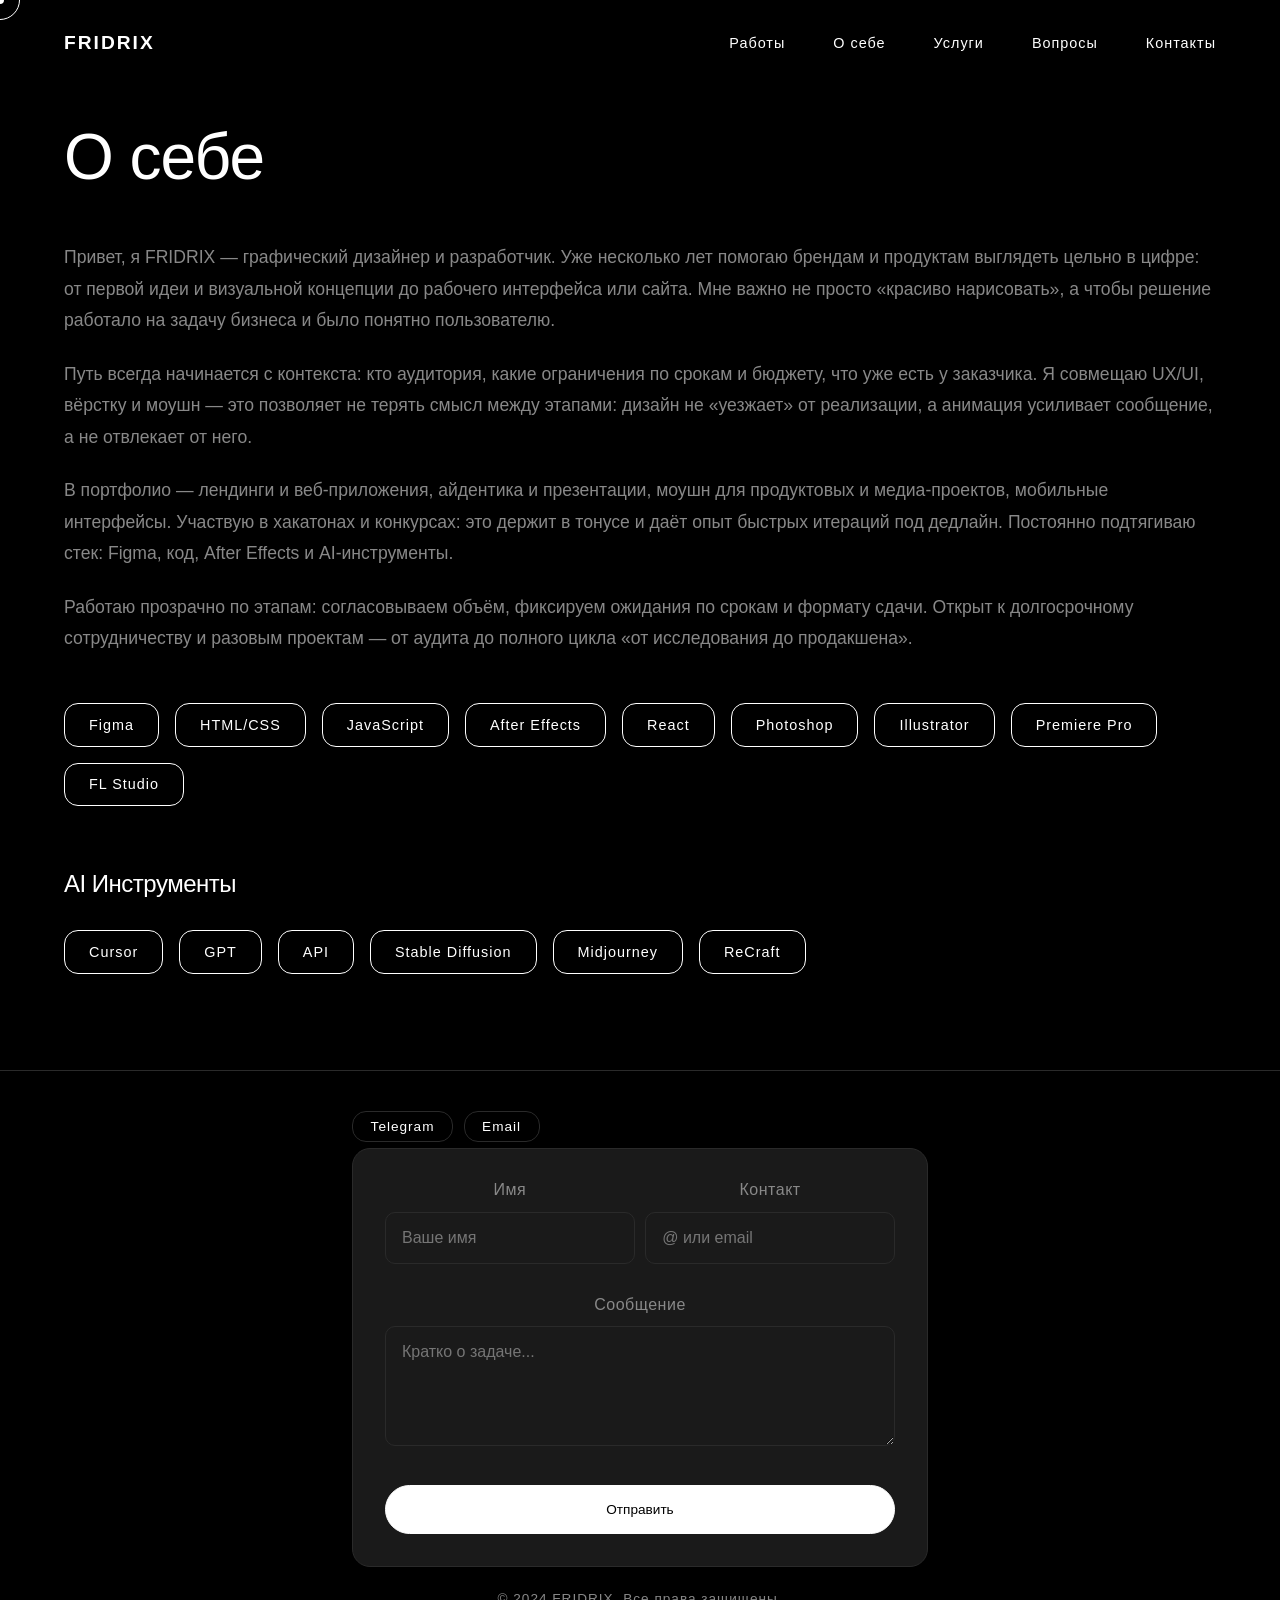
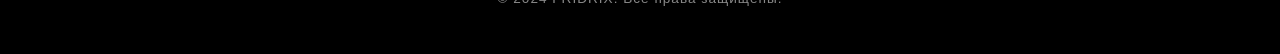
==== about.html @ d4a916c1 "FRIDRIX portfolio — чистое дерево файлов Made-with: Cursor" ====
<!DOCTYPE html>
<html lang="ru">

<head>
    <meta charset="UTF-8">
    <meta name="viewport" content="width=device-width, initial-scale=1.0">
    <title>Обо мне — FRIDRIX</title>
    <link rel="stylesheet" href="styles.css">
</head>

<body>
    <!-- Custom Cursor -->
    <div class="cursor"></div>
    <div class="cursor-follower"></div>

    <!-- Navigation -->
    <nav class="nav">
        <div class="nav-container">
            <a href="index.html" class="logo">FRIDRIX</a>
            <div class="nav-links">
                <a href="portfolio.html" class="nav-link">Работы</a>
                <a href="about.html" class="nav-link active">О себе</a>
                <a href="services.html" class="nav-link">Услуги</a>
                <a href="faq.html" class="nav-link" title="Часто задаваемые вопросы">Вопросы</a>
                <a href="contact.html" class="nav-link">Контакты</a>
            </div>
        </div>
    </nav>

    <!-- Mobile Bottom Navigation -->
    <nav class="mobile-nav">
        <a href="portfolio.html" class="mobile-nav-item">
            <img src="img/Portfolio.png" alt="Работы" class="mobile-nav-icon">
            <span class="mobile-nav-label">Работы</span>
        </a>
        <a href="about.html" class="mobile-nav-item active">
            <img src="img/Aboutme.png" alt="О себе" class="mobile-nav-icon">
            <span class="mobile-nav-label">О себе</span>
        </a>
        <a href="services.html" class="mobile-nav-item">
            <img src="img/Price.png" alt="Услуги" class="mobile-nav-icon">
            <span class="mobile-nav-label">Услуги</span>
        </a>
        <a href="faq.html" class="mobile-nav-item">
            <span class="mobile-nav-icon mobile-nav-icon-fallback" aria-hidden="true">?</span>
            <span class="mobile-nav-label">Вопросы</span>
        </a>
        <a href="contact.html" class="mobile-nav-item">
            <img src="img/Contact.png" alt="Контакты" class="mobile-nav-icon">
            <span class="mobile-nav-label">Контакты</span>
        </a>
    </nav>

    <!-- About Section -->
    <section class="about" id="about" style="padding-top: 120px; min-height: 80vh;">
        <div class="about-container">
            <div class="about-content">
                    <h2 class="section-title">О себе</h2>
                    <div class="about-body">
                        <p class="about-text">
                            Привет, я FRIDRIX — графический дизайнер и разработчик. Уже несколько лет помогаю брендам и
                            продуктам выглядеть цельно в цифре: от первой идеи и визуальной концепции до рабочего
                            интерфейса или сайта. Мне важно не просто «красиво нарисовать», а чтобы решение работало на
                            задачу бизнеса и было понятно пользователю.
                        </p>
                        <p class="about-text">
                            Путь всегда начинается с контекста: кто аудитория, какие ограничения по срокам и бюджету, что
                            уже есть у заказчика. Я совмещаю UX/UI, вёрстку и моушн — это позволяет не терять смысл между
                            этапами: дизайн не «уезжает» от реализации, а анимация усиливает сообщение, а не отвлекает от
                            него.
                        </p>
                        <p class="about-text">
                            В портфолио — лендинги и веб‑приложения, айдентика и презентации, моушн для продуктовых и
                            медиа‑проектов, мобильные интерфейсы. Участвую в хакатонах и конкурсах: это держит в тонусе и
                            даёт опыт быстрых итераций под дедлайн. Постоянно подтягиваю стек: Figma, код, After Effects
                            и AI‑инструменты.
                        </p>
                        <p class="about-text">
                            Работаю прозрачно по этапам: согласовываем объём, фиксируем ожидания по срокам и формату сдачи.
                            Открыт к долгосрочному сотрудничеству и разовым проектам — от аудита до полного цикла «от
                            исследования до продакшена».
                        </p>
                    </div>
                    <div class="skills">
                        <div class="skill-item">Figma</div>
                        <div class="skill-item">HTML/CSS</div>
                        <div class="skill-item">JavaScript</div>
                        <div class="skill-item">After Effects</div>
                        <div class="skill-item">React</div>
                        <div class="skill-item">Photoshop</div>
                        <div class="skill-item">Illustrator</div>
                        <div class="skill-item">Premiere Pro</div>
                        <div class="skill-item">FL Studio</div>
                    </div>

                    <h3 class="ai-section-title">AI Инструменты</h3>
                    <div class="skills ai-skills">
                        <div class="skill-item">Cursor</div>
                        <div class="skill-item">GPT</div>
                        <div class="skill-item">API</div>
                        <div class="skill-item">Stable Diffusion</div>
                        <div class="skill-item">Midjourney</div>
                        <div class="skill-item">ReCraft</div>
                    </div>
            </div>
        </div>
    </section>

    <!-- Footer -->
    <footer class="footer" id="contacts">
        <div class="footer-container">
            <div class="footer-form-block">
                <div class="footer-quick-links">
                    <a href="https://t.me/fridrix_order" class="footer-contact-link" target="_blank"
                        rel="noopener noreferrer">Telegram</a>
                    <a href="mailto:hello@fridrix.design" class="footer-contact-link">Email</a>
                </div>
                <form id="contactForm" class="contact-form contact-form--footer">
                    <div class="footer-form-row">
                        <div class="form-group form-group--footer">
                            <label for="name">Имя</label>
                            <input type="text" id="name" name="name" class="form-input form-input--footer" required
                                placeholder="Ваше имя">
                        </div>
                        <div class="form-group form-group--footer">
                            <label for="contact">Контакт</label>
                            <input type="text" id="contact" name="contact" class="form-input form-input--footer" required
                                placeholder="@ или email">
                        </div>
                    </div>
                    <div class="form-group form-group--footer">
                        <label for="message">Сообщение</label>
                        <textarea id="message" name="message" class="form-input form-input--footer" rows="3" required
                            placeholder="Кратко о задаче..."></textarea>
                    </div>
                    <button type="submit" class="btn-primary btn-footer-submit">Отправить</button>
                </form>
            </div>
            <p class="footer-copy">&copy; 2024 FRIDRIX. Все права защищены.</p>
        </div>
    </footer>

    <script src="script.js"></script>
</body>

</html>
---- styles.css ----
/* Reset & Base Styles */
* {
    margin: 0;
    padding: 0;
    box-sizing: border-box;
}

:root {
    --black: #000000;
    --white: #ffffff;
    --gray: #1a1a1a;
    --light-gray: #2a2a2a;
    --text-gray: #888888;
    --radius-sm: 10px;
    --radius-md: 14px;
    --radius-lg: 18px;
}

html {
    scroll-behavior: smooth;
    cursor: none;
}

body {
    font-family: -apple-system, BlinkMacSystemFont, 'Segoe UI', 'Roboto', 'Oxygen', 'Ubuntu', 'Cantarell', sans-serif;
    background-color: var(--black);
    color: var(--white);
    overflow-x: hidden;
    cursor: none;
}

/* Remove default underline from project links on desktop cards */
.project-card-link {
    text-decoration: none;
    color: inherit;
    display: block;
}

.project-card-link:hover,
.project-card-link:focus,
.project-card-link:active {
    text-decoration: none;
    color: inherit;
}

.project-card-link * {
    text-decoration: none;
}

/* Custom Cursor */
.cursor {
    width: 8px;
    height: 8px;
    background-color: var(--white);
    border-radius: 50%;
    position: fixed;
    top: 0;
    left: 0;
    pointer-events: none;
    z-index: 9999;
    transform: translate(-50%, -50%);
    transition: transform 0.1s ease;
    mix-blend-mode: difference;
}

.cursor-follower {
    width: 40px;
    height: 40px;
    border: 1px solid var(--white);
    border-radius: 50%;
    position: fixed;
    top: 0;
    left: 0;
    pointer-events: none;
    z-index: 9998;
    transform: translate(-50%, -50%);
    transition: all 0.3s ease;
    mix-blend-mode: difference;
}

body:hover .cursor-follower {
    transform: translate(-50%, -50%) scale(1.2);
}

/* Navigation */
.nav {
    position: fixed;
    top: 0;
    width: 100%;
    padding: 2rem 4rem;
    z-index: 1000;
    background-color: rgba(0, 0, 0, 0.8);
    backdrop-filter: blur(10px);
    animation: fadeInDown 0.8s ease;
}

.nav-container {
    max-width: 1600px;
    margin: 0 auto;
    display: flex;
    justify-content: space-between;
    align-items: center;
}

.logo {
    font-size: 1.2rem;
    font-weight: 600;
    letter-spacing: 2px;
    color: var(--white);
    text-decoration: none;
    transition: opacity 0.3s ease;
}

.logo:hover {
    opacity: 0.7;
}

.nav-links {
    display: flex;
    gap: 3rem;
}

.nav-link {
    color: var(--white);
    text-decoration: none;
    font-size: 0.9rem;
    letter-spacing: 1px;
    position: relative;
    transition: opacity 0.3s ease;
}

.nav-link::after {
    content: '';
    position: absolute;
    bottom: -5px;
    left: 0;
    width: 0;
    height: 1px;
    background-color: var(--white);
    transition: width 0.3s ease;
}

.nav-link:hover::after {
    width: 100%;
}

.nav-link:hover {
    opacity: 0.8;
}

/* Hero Section */
.hero {
    min-height: 100vh;
    display: flex;
    flex-direction: column;
    justify-content: center;
    align-items: flex-start;
    padding: 8rem 4rem 4rem;
    position: relative;
    overflow: hidden;
}

.hero-content {
    text-align: left;
    max-width: 1600px;
    margin: 0;
    width: 100%;
}

.hero-main {
    display: flex;
    align-items: center;
    gap: 4rem;
    width: 100%;
}

.hero-text {
    flex: 1;
}

.hero-mascot {
    flex-shrink: 0;
    opacity: 0;
    animation: fadeIn 1s ease 0.8s forwards;
    position: relative;
    display: flex;
    align-items: center;
    gap: 2rem;
}

.mascot-text {
    font-size: 2rem;
    font-weight: 300;
    letter-spacing: 4px;
    color: var(--white);
    opacity: 0;
    transform: translateX(-20px);
    transition: all 0.5s ease;
    white-space: nowrap;
}

.hero-mascot:hover .mascot-text {
    opacity: 1;
    transform: translateX(0);
}

.mascot-image {
    width: 500px;
    height: auto;
    display: block;
    transition: transform 0.3s ease;
}

.hero-mascot:hover .mascot-image {
    transform: scale(1.05);
}

.hero-title {
    font-size: clamp(3rem, 8vw, 8rem);
    font-weight: 300;
    line-height: 1.1;
    margin-bottom: 2rem;
    letter-spacing: -2px;
}

.hero-title .line {
    display: block;
    opacity: 0;
    animation: fadeInUp 0.8s ease forwards;
}

.hero-title .line:nth-child(1) {
    animation-delay: 0.2s;
}

.hero-title .line:nth-child(2) {
    animation-delay: 0.4s;
}

.hero-title .line:nth-child(3) {
    animation-delay: 0.6s;
}

.hero-subtitle {
    font-size: 1.2rem;
    color: var(--text-gray);
    letter-spacing: 3px;
    opacity: 0;
    animation: fadeIn 1s ease 0.8s forwards;
}

.scroll-indicator {
    position: absolute;
    bottom: 3rem;
    left: 50%;
    transform: translateX(-50%);
    animation: bounce 2s infinite;
}

.scroll-dot {
    width: 6px;
    height: 6px;
    background-color: var(--white);
    border-radius: 50%;
}

/* Filters */
.filters {
    padding: 4rem 4rem 2rem;
    max-width: 1600px;
    margin: 0 auto;
}

.filter-container {
    display: flex;
    gap: 2rem;
    justify-content: center;
    flex-wrap: wrap;
}

.filter-btn {
    background: none;
    border: 1px solid var(--white);
    color: var(--white);
    padding: 0.8rem 2rem;
    font-size: 0.9rem;
    letter-spacing: 1px;
    cursor: none;
    transition: all 0.3s ease;
    position: relative;
    overflow: hidden;
    border-radius: 999px;
}

.filter-btn::before {
    content: '';
    position: absolute;
    top: 0;
    left: -100%;
    width: 100%;
    height: 100%;
    background-color: var(--white);
    transition: left 0.3s ease;
    z-index: -1;
    border-radius: 999px;
}

.filter-btn:hover::before,
.filter-btn.active::before {
    left: 0;
}

.filter-btn:hover,
.filter-btn.active {
    color: var(--black);
}

/* Projects Grid */
.projects {
    padding: 2rem 4rem 6rem;
    max-width: 1600px;
    margin: 0 auto;
}

.projects-container {
    display: grid;
    grid-template-columns: repeat(auto-fit, minmax(400px, 1fr));
    gap: 2rem;
}

.project-card {
    aspect-ratio: 16/9;
    position: relative;
    overflow: hidden;
    background: var(--gray);
    border: 1px solid var(--light-gray);
    opacity: 0;
    animation: fadeInUp 0.6s ease forwards;
    cursor: none;
}

/* Desktop cards: always-visible info like mobile cards */
.desktop-projects .project-card {
    aspect-ratio: auto;
    display: flex;
    flex-direction: column;
    background: transparent;
    border: none;
}

.motion-projects .project-card {
    aspect-ratio: auto;
    display: flex;
    flex-direction: column;
    background: transparent;
    border: none;
}

.motion-projects .project-video-container {
    aspect-ratio: 16/9;
    border: 1px solid var(--light-gray);
    background: #000;
    border-radius: var(--radius-lg);
    overflow: hidden;
}

.project-card:nth-child(1) { animation-delay: 0.1s; }
.project-card:nth-child(2) { animation-delay: 0.2s; }
.project-card:nth-child(3) { animation-delay: 0.3s; }
.project-card:nth-child(4) { animation-delay: 0.4s; }
.project-card:nth-child(5) { animation-delay: 0.5s; }
.project-card:nth-child(6) { animation-delay: 0.6s; }

.project-image {
    width: 100%;
    height: 100%;
    position: relative;
    background: linear-gradient(135deg, var(--gray) 0%, var(--light-gray) 100%);
    background-size: contain;
    background-position: center;
    background-repeat: no-repeat;
    transition: transform 0.5s ease;
}

.desktop-projects .project-image {
    height: auto;
    aspect-ratio: 16/9;
    border-radius: var(--radius-lg);
    overflow: hidden;
}

.project-card:hover .project-image {
    transform: scale(1.05);
}

.project-overlay {
    position: absolute;
    bottom: 0;
    left: 0;
    right: 0;
    padding: 2rem;
    background: linear-gradient(to top, rgba(0, 0, 0, 0.95), transparent);
    transform: translateY(20px);
    opacity: 0;
    transition: all 0.4s ease;
}

/* Desktop project info block: match app-card style */
.project-card-info {
    padding: 1.25rem 0;
    display: flex;
    flex-direction: column;
    gap: 0.8rem;
}

.project-card-info .project-category {
    margin-bottom: 0;
}

.project-card-info .project-title {
    margin-bottom: 0;
    font-size: 1.8rem;
}

.project-card-info .project-description {
    margin-bottom: 0;
}

.project-card-info .project-link {
    margin-top: 0.5rem;
    width: fit-content;
}

.project-card-info .project-price-badge {
    margin-top: 0.35rem;
    padding: 0;
    border: none;
    border-radius: 0;
    background: transparent;
    color: var(--text-gray);
    font-size: 0.95rem;
    letter-spacing: 1px;
}

/* App price: match minimal text style */
.app-price {
    padding: 0;
    border: none;
    border-radius: 0;
    background: transparent;
    color: var(--text-gray);
    font-size: 0.9rem;
    letter-spacing: 1px;
}

.project-price-badge {
    margin-top: 1rem;
    display: inline-flex;
    align-self: flex-start;
    padding: 0.45rem 0.9rem;
    border-radius: 999px;
    border: 1px solid rgba(255, 255, 255, 0.25);
    background: rgba(0, 0, 0, 0.45);
    color: rgba(255, 255, 255, 0.9);
    font-size: 0.85rem;
    letter-spacing: 0.5px;
}

.app-price {
    margin-top: 0.4rem;
    display: inline-flex;
    padding: 0.35rem 0.7rem;
    border-radius: 999px;
    border: 1px solid rgba(255, 255, 255, 0.25);
    background: rgba(0, 0, 0, 0.35);
    color: rgba(255, 255, 255, 0.9);
    font-size: 0.85rem;
    letter-spacing: 0.5px;
    width: fit-content;
}

.project-card:hover .project-overlay {
    transform: translateY(0);
    opacity: 1;
}

.project-category {
    display: inline-block;
    font-size: 0.75rem;
    letter-spacing: 2px;
    color: var(--text-gray);
    margin-bottom: 1rem;
    text-transform: uppercase;
}

.project-title {
    font-size: 1.5rem;
    font-weight: 400;
    margin-bottom: 0.8rem;
    letter-spacing: -0.5px;
}

.project-description {
    font-size: 0.9rem;
    color: var(--text-gray);
    line-height: 1.6;
    margin-bottom: 1.5rem;
}

.project-link {
    color: var(--white);
    text-decoration: none;
    font-size: 0.9rem;
    letter-spacing: 1px;
    display: inline-flex;
    align-items: center;
    gap: 0.5rem;
    transition: gap 0.3s ease;
}

.project-link:hover {
    gap: 1rem;
}

/* About Section */
.about {
    padding: 6rem 4rem;
    max-width: 1600px;
    margin: 0 auto;
}

.about-container {
    max-width: 1600px;
    margin: 0 auto;
}

.about-content {
    text-align: left;
}

.section-title {
    font-size: clamp(2rem, 5vw, 4rem);
    font-weight: 300;
    margin-bottom: 3rem;
    letter-spacing: -1px;
    opacity: 0;
    animation: fadeInUp 0.8s ease forwards;
    text-align: left;
}

.about-body .about-text {
    margin-bottom: 1.35rem;
}

.about-body .about-text:last-child {
    margin-bottom: 3rem;
}

.about-text {
    font-size: 1.1rem;
    line-height: 1.8;
    color: var(--text-gray);
    margin-bottom: 3rem;
    opacity: 0;
    animation: fadeInUp 0.8s ease 0.2s forwards;
}

.faq-page .faq-list {
    margin-top: 0;
}

.faq-list {
    display: flex;
    flex-direction: column;
    gap: 2rem;
    max-width: 720px;
}

.faq-item h3 {
    font-size: 1.05rem;
    font-weight: 400;
    color: var(--white);
    margin-bottom: 0.65rem;
    letter-spacing: 0.3px;
}

.faq-item p {
    font-size: 1rem;
    line-height: 1.75;
    color: var(--text-gray);
    margin: 0;
}

.skills {
    display: flex;
    flex-wrap: wrap;
    gap: 1rem;
    opacity: 0;
    animation: fadeInUp 0.8s ease 0.4s forwards;
}

.skill-item {
    padding: 0.8rem 1.5rem;
    border: 1px solid var(--white);
    border-radius: var(--radius-md);
    font-size: 0.9rem;
    letter-spacing: 1px;
    transition: all 0.3s ease;
    cursor: none;
}

.skill-item:hover {
    background-color: var(--white);
    color: var(--black);
}

.ai-section-title {
    font-size: 1.5rem;
    font-weight: 300;
    margin-top: 4rem;
    margin-bottom: 2rem;
    letter-spacing: -0.5px;
    opacity: 0;
    animation: fadeInUp 0.8s ease 0.6s forwards;
}

.ai-skills {
    opacity: 0;
    animation: fadeInUp 0.8s ease 0.8s forwards;
}

/* Contact Section */
.contact {
    padding: 6rem 4rem;
    max-width: 1600px;
    margin: 0 auto;
    text-align: left;
}

.contact-container {
    max-width: 1600px;
    margin: 0 auto;
}

.contact-links {
    display: flex;
    justify-content: flex-start;
    gap: 3rem;
    flex-wrap: wrap;
    margin-top: 3rem;
}

.contact-link {
    color: var(--white);
    text-decoration: none;
    font-size: 1.1rem;
    letter-spacing: 2px;
    position: relative;
    transition: opacity 0.3s ease;
}

.contact-link::after {
    content: '';
    position: absolute;
    bottom: -5px;
    left: 0;
    width: 0;
    height: 1px;
    background-color: var(--white);
    transition: width 0.3s ease;
}

.contact-link:hover::after {
    width: 100%;
}

.contact-link:hover {
    opacity: 0.7;
}

/* Contact icon link (Telegram) */
.contact-link.contact-link-icon {
    display: inline-flex;
    align-items: center;
    justify-content: center;
    width: 54px;
    height: 54px;
    border: 1px solid rgba(255, 255, 255, 0.25);
    border-radius: 999px;
    opacity: 1;
}

.contact-link.contact-link-icon::after {
    display: none;
}

.contact-icon {
    width: 24px;
    height: 24px;
    fill: currentColor;
}

.contact-link.contact-link-icon:hover {
    border-color: rgba(255, 255, 255, 0.8);
}

/* Footer */
.footer {
    padding: 2.5rem 4rem 3rem;
    text-align: center;
    border-top: 1px solid var(--light-gray);
    max-width: 1600px;
    margin: 0 auto;
    scroll-margin-top: 96px;
}

.footer-container {
    display: flex;
    flex-direction: column;
    align-items: center;
    gap: 1.5rem;
    width: 100%;
}

.footer-quick-links {
    display: flex;
    flex-wrap: wrap;
    gap: 0.65rem;
    justify-content: flex-start;
}

.footer-contact-link {
    display: inline-flex;
    align-items: center;
    justify-content: center;
    padding: 0.45rem 1.1rem;
    font-size: 0.85rem;
    letter-spacing: 1px;
    color: var(--white);
    text-decoration: none;
    border: 1px solid var(--light-gray);
    border-radius: var(--radius-md);
    transition: border-color 0.3s ease, background 0.3s ease;
}

.footer-contact-link:hover {
    border-color: var(--white);
    background: rgba(255, 255, 255, 0.06);
}

.footer-form-block {
    width: 50%;
    max-width: none;
    margin-left: auto;
    margin-right: auto;
}

.contact-form--footer {
    padding: 1.15rem 1.35rem;
    margin-top: 0.35rem;
}

.contact-form--footer .footer-form-row {
    display: grid;
    grid-template-columns: 1fr 1fr;
    gap: 0.65rem;
}

.form-group--footer {
    margin-bottom: 0.65rem;
}

.form-group--footer label {
    font-size: 0.75rem;
    margin-bottom: 0.35rem;
}

.form-input--footer {
    padding: 0.5rem 0.65rem;
    font-size: 0.85rem;
}

.contact-form--footer textarea.form-input {
    min-height: 4.5rem;
    resize: vertical;
}

@media (max-width: 900px) {
    .footer-form-block {
        width: 100%;
    }

    .footer-quick-links {
        justify-content: center;
    }
}

@media (max-width: 480px) {
    .contact-form--footer .footer-form-row {
        grid-template-columns: 1fr;
    }

    .footer {
        padding-left: 1rem;
        padding-right: 1rem;
    }
}

.btn-footer-submit {
    width: 100%;
    padding: 0.55rem 1rem;
    font-size: 0.85rem;
    margin-top: 0.15rem;
}

.footer-copy {
    color: var(--text-gray);
    font-size: 0.85rem;
    letter-spacing: 1px;
    margin: 0;
}

/* Product Page Styles */
.product-header {
    padding: 8rem 4rem 4rem;
    max-width: 1600px;
    margin: 0 auto;
}

.product-header-container {
    animation: fadeInUp 0.8s ease;
}

.back-link {
    color: var(--white);
    text-decoration: none;
    font-size: 0.9rem;
    letter-spacing: 1px;
    display: inline-block;
    margin-bottom: 3rem;
    transition: opacity 0.3s ease;
}

.back-link:hover {
    opacity: 0.7;
}

.product-meta {
    display: flex;
    flex-direction: column;
    gap: 1rem;
}

.product-category-badge {
    display: inline-block;
    font-size: 0.75rem;
    letter-spacing: 2px;
    color: var(--text-gray);
    text-transform: uppercase;
}

.product-title {
    font-size: clamp(2.5rem, 6vw, 5rem);
    font-weight: 300;
    letter-spacing: -2px;
    line-height: 1.2;
}

.product-hero {
    padding: 0 4rem 4rem;
    max-width: 1600px;
    margin: 0 auto;
}

.product-hero-image {
    width: 100%;
    aspect-ratio: 16/9;
    background: var(--gray);
    border: 1px solid var(--light-gray);
    background-size: contain;
    background-position: center;
    background-repeat: no-repeat;
    animation: fadeIn 1s ease;
    display: flex;
    justify-content: center;
    align-items: center;
}

/* App hero (single mockup on mobile) */
.product-hero-image.app-hero {
    background: transparent;
    border: none;
    display: flex;
    justify-content: center;
    align-items: center;
    aspect-ratio: auto;
    height: min(72vh, 760px);
}

.product-hero-image.app-hero .app-hero-img {
    height: 100%;
    width: auto;
    max-width: 100%;
    object-fit: contain;
    display: block;
}

/* Video hero (Vimeo) */
.product-hero-image.video-hero {
    border: none;
    background: transparent;
    display: block;
    padding: 0;
}

.vimeo-hero-wrapper {
    position: relative;
    width: 100%;
    aspect-ratio: 16/9;
    overflow: hidden;
    border: 1px solid var(--light-gray);
    background: #000;
    border-radius: var(--radius-lg);
}

.vimeo-hero-wrapper iframe {
    position: absolute;
    inset: 0;
    width: 100%;
    height: 100%;
}

/* Hero preview thumbs (under main preview image) */
.product-hero-preview {
    margin-top: 1.25rem;
    display: flex;
    align-items: center;
    gap: 1rem;
}

.hero-preview-btn {
    background: var(--white);
    color: var(--black);
    border: 1px solid var(--white);
    width: 42px;
    height: 42px;
    font-size: 1.2rem;
    cursor: none;
    transition: all 0.3s ease;
    display: flex;
    align-items: center;
    justify-content: center;
    flex-shrink: 0;
    border-radius: 999px;
}

.hero-preview-btn:hover {
    background: var(--black);
    color: var(--white);
}

.hero-preview-track {
    display: flex;
    gap: 0.75rem;
    overflow-x: auto;
    padding: 0.25rem 0;
    flex: 1;
    scroll-behavior: smooth;
}

.hero-preview-thumb {
    background: transparent;
    border: 1px solid var(--light-gray);
    width: 120px;
    height: 72px;
    padding: 0;
    cursor: none;
    flex: 0 0 auto;
    transition: border-color 0.3s ease, transform 0.2s ease;
    border-radius: var(--radius-sm);
    overflow: hidden;
}

.hero-preview-thumb:hover {
    transform: translateY(-2px);
    border-color: rgba(255, 255, 255, 0.6);
}

.hero-preview-thumb.active {
    border-color: var(--white);
}

.hero-preview-thumb img {
    width: 100%;
    height: 100%;
    display: block;
    object-fit: cover;
    background: var(--gray);
}

.product-hero-image.multi-hero {
    background: transparent !important;
    border: none !important;
    gap: 2rem;
    height: 600px;
    aspect-ratio: auto;
    flex-wrap: wrap;
    justify-content: center;
}

.hero-multi-img {
    height: 100%;
    max-width: calc(20% - 2rem);
    width: auto;
    object-fit: contain;
    animation: fadeInUp 0.8s ease forwards;
}

.hero-multi-img:nth-child(1) { animation-delay: 0.1s; }
.hero-multi-img:nth-child(2) { animation-delay: 0.2s; }
.hero-multi-img:nth-child(3) { animation-delay: 0.3s; }
.hero-multi-img:nth-child(4) { animation-delay: 0.4s; }
.hero-multi-img:nth-child(5) { animation-delay: 0.5s; }

.product-content {
    padding: 4rem;
    max-width: 1600px;
    margin: 0 auto;
}

.product-content-container {
    max-width: 1600px;
    margin: 0 auto;
}

.product-info {
    display: grid;
    grid-template-columns: 300px 1fr;
    gap: 4rem;
}

.product-details {
    display: flex;
    flex-direction: column;
    gap: 2rem;
    position: sticky;
    top: 8rem;
    height: fit-content;
}

.detail-item {
    display: flex;
    flex-direction: column;
    gap: 0.5rem;
}

/* Highlight project price */
#productPriceContainer {
    padding: 1.25rem 1.25rem;
    border: 1px solid rgba(255, 255, 255, 0.35);
    background: linear-gradient(135deg, rgba(255, 255, 255, 0.08) 0%, rgba(255, 255, 255, 0.03) 100%);
    border-radius: 14px;
}

#productPriceContainer .detail-label {
    color: rgba(255, 255, 255, 0.75);
}

#productPrice {
    font-size: 1.6rem;
    letter-spacing: 0.2px;
    color: var(--white);
}

@media (max-width: 768px) {
    #productPrice {
        font-size: 1.4rem;
    }
}

.detail-label {
    font-size: 0.75rem;
    letter-spacing: 2px;
    color: var(--text-gray);
    text-transform: uppercase;
}

.detail-value {
    font-size: 1.1rem;
    letter-spacing: 0.5px;
}

.detail-link {
    color: var(--white);
    text-decoration: none;
    font-size: 1.1rem;
    letter-spacing: 0.5px;
    display: inline-flex;
    align-items: center;
    gap: 0.5rem;
    transition: gap 0.3s ease, opacity 0.3s ease;
    border-bottom: 1px solid transparent;
}

.detail-link:hover {
    gap: 1rem;
    opacity: 0.7;
    border-bottom-color: var(--white);
}

.product-description-full {
    line-height: 1.8;
}

.product-description-full h2 {
    font-size: 1.5rem;
    font-weight: 300;
    margin-bottom: 1.5rem;
    margin-top: 3rem;
    letter-spacing: -0.5px;
}

.product-description-full h2:first-child {
    margin-top: 0;
}

.product-description-full p {
    font-size: 1.1rem;
    color: var(--text-gray);
    margin-bottom: 2rem;
}

.product-description-full ul {
    list-style: none;
    margin-bottom: 2rem;
}

.product-description-full ul li {
    font-size: 1.1rem;
    color: var(--text-gray);
    margin-bottom: 1rem;
    padding-left: 1.5rem;
    position: relative;
}

.product-description-full ul li::before {
    content: '—';
    position: absolute;
    left: 0;
}

.product-gallery {
    padding: 4rem;
    max-width: 1600px;
    margin: 0 auto;
}

.product-gallery-container {
    display: grid;
    grid-template-columns: repeat(auto-fit, minmax(300px, 1fr));
    gap: 2rem;
}

.gallery-item {
    aspect-ratio: 4/3;
    background: var(--gray);
    border: 1px solid var(--light-gray);
    background-size: contain;
    background-position: center;
    background-repeat: no-repeat;
}

/* Product Slider */
.product-slider {
    margin-top: 4rem;
}

.slider-container {
    position: relative;
    max-width: 100%;
    margin: 0 auto;
    display: flex;
    align-items: center;
    gap: 2rem;
}

.slider-viewport {
    flex: 1;
    overflow: hidden;
    border: 1px solid var(--light-gray);
    border-radius: var(--radius-lg);
}

.slider-track {
    display: flex;
    transition: transform 0.5s ease;
    will-change: transform;
}

.slider-item {
    min-width: 100%;
    aspect-ratio: 16/9;
    background-size: contain;
    background-position: center;
    background-repeat: no-repeat;
    flex-shrink: 0;
}

.slider-btn {
    background: var(--white);
    color: var(--black);
    border: 1px solid var(--white);
    width: 50px;
    height: 50px;
    font-size: 1.5rem;
    cursor: none;
    transition: all 0.3s ease;
    display: flex;
    align-items: center;
    justify-content: center;
    flex-shrink: 0;
    border-radius: 999px;
}

.slider-btn:hover {
    background: var(--black);
    color: var(--white);
}

.slider-btn:disabled {
    opacity: 0.3;
    cursor: not-allowed;
}

.slider-dots {
    display: flex;
    justify-content: center;
    gap: 1rem;
    margin-top: 2rem;
}

.slider-dot {
    width: 12px;
    height: 12px;
    border-radius: 50%;
    background: var(--light-gray);
    border: 1px solid var(--white);
    cursor: none;
    transition: all 0.3s ease;
}

.slider-dot.active {
    background: var(--white);
}

.slider-dot:hover {
    transform: scale(1.2);
}

/* Product PDF Viewer */
.product-pdf {
    padding: 4rem;
    max-width: 1600px;
    margin: 0 auto;
}

.product-pdf-container {
    max-width: 1600px;
    margin: 0 auto;
}

.product-pdf-container h2 {
    font-size: 1.5rem;
    font-weight: 300;
    margin-bottom: 2rem;
    letter-spacing: -0.5px;
}

.pdf-viewer-wrapper {
    width: 100%;
    height: 800px;
    background: var(--gray);
    border: 1px solid var(--light-gray);
    margin-bottom: 2rem;
    border-radius: var(--radius-lg);
    overflow: hidden;
}

.pdf-viewer-wrapper iframe {
    width: 100%;
    height: 100%;
}

/* Multiple PDFs list */
.pdf-list {
    display: flex;
    flex-direction: column;
    gap: 3rem;
}

.pdf-item-header {
    display: flex;
    align-items: baseline;
    justify-content: space-between;
    gap: 1.5rem;
    margin-bottom: 1rem;
    flex-wrap: wrap;
}

.pdf-item-title {
    font-size: 1.1rem;
    font-weight: 300;
    letter-spacing: 0.2px;
    color: var(--white);
}

/* Lightbox (fullscreen image viewer) */
.lightbox {
    position: fixed;
    inset: 0;
    background: rgba(0, 0, 0, 0.92);
    z-index: 10000;
    display: none;
    align-items: center;
    justify-content: center;
    padding: 2rem;
}

.lightbox.open {
    display: flex;
}

.lightbox-content {
    width: 100%;
    height: 100%;
    display: flex;
    align-items: center;
    justify-content: center;
}

.lightbox-image {
    max-width: 100%;
    max-height: 100%;
    object-fit: contain;
    background: transparent;
}

.lightbox-close {
    position: absolute;
    top: 1.25rem;
    right: 1.25rem;
    width: 48px;
    height: 48px;
    border-radius: 999px;
    border: 1px solid rgba(255, 255, 255, 0.3);
    background: rgba(0, 0, 0, 0.4);
    color: var(--white);
    font-size: 2rem;
    line-height: 1;
    display: flex;
    align-items: center;
    justify-content: center;
    cursor: none;
}

.lightbox-nav {
    position: absolute;
    top: 50%;
    transform: translateY(-50%);
    width: 54px;
    height: 54px;
    border-radius: 999px;
    border: 1px solid rgba(255, 255, 255, 0.3);
    background: rgba(0, 0, 0, 0.4);
    color: var(--white);
    font-size: 1.5rem;
    display: flex;
    align-items: center;
    justify-content: center;
    cursor: none;
}

.lightbox-prev {
    left: 1.25rem;
}

.lightbox-next {
    right: 1.25rem;
}

.lightbox-close:hover,
.lightbox-nav:hover {
    border-color: rgba(255, 255, 255, 0.8);
}

@media (max-width: 1024px) {
    .lightbox-close,
    .lightbox-nav {
        cursor: default;
    }
}

.next-project {
    padding: 6rem 4rem;
    max-width: 1600px;
    margin: 0 auto;
    text-align: left;
    border-top: 1px solid var(--light-gray);
}

.next-project-link {
    color: var(--white);
    text-decoration: none;
    font-size: 1.2rem;
    letter-spacing: 2px;
    display: inline-flex;
    align-items: center;
    gap: 1rem;
    transition: gap 0.3s ease;
}

.next-project-link:hover {
    gap: 2rem;
}

/* Mode Tabs */
/* Work header */
.work-header {
    padding: 2rem 4rem 1rem;
    max-width: 1600px;
    margin: 0 auto;
    text-align: center;
}

.work-heading {
    font-size: clamp(2rem, 4vw, 3.5rem);
    font-weight: 300;
    letter-spacing: -1px;
    margin-bottom: 1.5rem;
    opacity: 0;
    animation: fadeInUp 0.8s ease forwards;
}

.mode-tabs {
    padding: 0;
    max-width: 1600px;
    margin: 0 auto;
    display: flex;
    justify-content: center;
}

.mode-tabs-wrapper {
    padding: 0.5rem;
}

.mode-tabs-container {
    display: flex;
    gap: 2rem;
    justify-content: center;
    flex-wrap: wrap;
}

.mode-tab {
    background: none;
    border: none;
    color: rgba(255, 255, 255, 0.6);
    padding: 0.2rem 0.2rem;
    font-size: clamp(1rem, 1.6vw, 1.35rem);
    font-weight: 400;
    letter-spacing: 0.2px;
    cursor: none;
    transition: color 0.25s ease, opacity 0.25s ease;
    position: relative;
}

.mode-tab::after {
    content: '';
    position: absolute;
    left: 0;
    right: 0;
    bottom: -8px;
    height: 2px;
    background: var(--white);
    opacity: 0;
    transform: scaleX(0.6);
    transition: opacity 0.25s ease, transform 0.25s ease;
}

.mode-tab:hover {
    color: rgba(255, 255, 255, 0.85);
}

.mode-tab.active {
    color: var(--white);
}

.mode-tab.active::after {
    opacity: 1;
    transform: scaleX(1);
}

/* Mobile Bottom Navigation */
.mobile-nav {
    display: none;
    position: fixed;
    bottom: 0;
    left: 0;
    width: 100%;
    background: rgba(0, 0, 0, 0.9);
    backdrop-filter: blur(20px);
    padding: 0.65rem 0.35rem;
    z-index: 1000;
    border-top: 1px solid var(--light-gray);
    justify-content: space-around;
    align-items: center;
}

.mobile-nav-item {
    display: flex;
    flex-direction: column;
    align-items: center;
    gap: 0.4rem;
    text-decoration: none;
    color: var(--text-gray);
    transition: color 0.3s ease;
}

.mobile-nav-item.active {
    color: var(--white);
}

.mobile-nav-icon {
    width: 20px;
    height: 20px;
    object-fit: contain;
    filter: brightness(0) invert(1);
}

.mobile-nav-icon-fallback {
    display: flex;
    align-items: center;
    justify-content: center;
    width: 20px;
    height: 20px;
    font-size: 0.75rem;
    font-weight: 600;
    line-height: 1;
    border: 1px solid currentColor;
    border-radius: 4px;
    box-sizing: border-box;
    filter: none;
    opacity: 0.85;
}

.mobile-nav-item.active .mobile-nav-icon-fallback {
    opacity: 1;
    border-color: var(--white);
}

.mobile-nav-label {
    font-size: 0.58rem;
    letter-spacing: 0.5px;
    text-transform: uppercase;
    text-align: center;
    max-width: 56px;
    line-height: 1.15;
}

/* Vimeo Wrapper */
.project-video-container {
    width: 100%;
    height: 100%;
    position: relative;
    overflow: hidden;
}

.vimeo-wrapper {
    width: 100%;
    height: 100%;
    pointer-events: none;
}

.vimeo-wrapper iframe {
    width: 100%;
    height: 100%;
    transform: scale(1.3); /* To hide player controls */
}

/* App & Music Projects */
.app-projects-container {
    grid-template-columns: repeat(auto-fit, minmax(300px, 1fr));
    gap: 4rem 2rem;
}

.app-card-item {
    display: flex;
    flex-direction: column;
    gap: 2rem;
    opacity: 0;
    animation: fadeInUp 0.6s ease forwards;
}

.app-image-container {
    width: 100%;
    height: 660px; /* 440px * 1.5 = 660px */
    background: transparent;
    border: none;
    display: flex;
    justify-content: center;
    align-items: center;
    overflow: hidden;
}

.app-mockup-image {
    height: 100%;
    width: auto;
    object-fit: contain;
}

.app-card-info {
    display: flex;
    flex-direction: column;
    gap: 0.8rem;
}

.app-card-info .project-category {
    margin-bottom: 0;
}

.app-card-info .project-title {
    font-size: 1.8rem;
    margin-bottom: 0;
}

.app-card-info .project-description {
    margin-bottom: 0.5rem;
}

/* Pricing Section */
.pricing-section {
    padding: 6rem 4rem;
    max-width: 1600px;
    margin: 0 auto;
    box-sizing: border-box;
}

.pricing-container {
    display: grid;
    grid-template-columns: repeat(auto-fit, minmax(350px, 1fr));
    gap: 2rem;
    width: 100%;
    box-sizing: border-box;
}

.pricing-intro-header {
    grid-column: 1 / -1;
    margin-bottom: 3rem;
}

.pricing-subtitle {
    color: var(--text-gray);
    font-size: 1.1rem;
    letter-spacing: 1px;
    margin-top: 1rem;
}

.pricing-card {
    background: var(--gray);
    border: 1px solid var(--light-gray);
    border-radius: var(--radius-lg);
    padding: 3rem;
    display: flex;
    flex-direction: column;
    gap: 2rem;
    transition: all 0.3s ease;
    position: relative;
}

.pricing-card:hover {
    border-color: var(--white);
    transform: translateY(-10px);
}

.pricing-card-featured {
    border-color: rgba(255, 255, 255, 0.3);
    background: linear-gradient(135deg, var(--gray) 0%, #111 100%);
}

.pricing-card-badge {
    position: absolute;
    top: 2rem;
    right: 2rem;
    background: var(--white);
    color: var(--black);
    padding: 0.4rem 1rem;
    font-size: 0.7rem;
    text-transform: uppercase;
    letter-spacing: 1px;
    border-radius: 100px;
}

.pricing-card-title {
    font-size: 1.5rem;
    font-weight: 300;
    line-height: 1.4;
    letter-spacing: -0.5px;
}

.pricing-card-time {
    font-size: 0.8rem;
    color: var(--text-gray);
    text-transform: uppercase;
    letter-spacing: 2px;
    margin-top: 0.5rem;
}

.pricing-card-price {
    display: flex;
    align-items: baseline;
    gap: 0.2rem;
    white-space: nowrap;
    flex-wrap: nowrap;
}

.price-amount {
    font-size: 2.5rem;
    font-weight: 300;
}

.price-currency {
    font-size: 1.2rem;
    color: var(--text-gray);
}

.pricing-card-description {
    color: var(--text-gray);
    font-size: 0.95rem;
    line-height: 1.6;
}

.features-title {
    font-size: 0.8rem;
    text-transform: uppercase;
    letter-spacing: 2px;
    color: var(--text-gray);
    margin-bottom: 1.5rem;
}

.features-list {
    list-style: none;
    display: flex;
    flex-direction: column;
    gap: 1rem;
}

.features-list li {
    font-size: 0.9rem;
    color: var(--white);
    padding-left: 1.5rem;
    position: relative;
    line-height: 1.4;
}

.features-list li::before {
    content: '→';
    position: absolute;
    left: 0;
    color: var(--text-gray);
}

.pricing-card-result {
    margin-top: auto;
    padding-top: 2rem;
    border-top: 1px solid var(--light-gray);
    font-size: 0.9rem;
    color: var(--text-gray);
    line-height: 1.6;
}

.pricing-card-result strong {
    color: var(--white);
    font-weight: 400;
}

/* Animations */
@keyframes fadeIn {
    from {
        opacity: 0;
    }
    to {
        opacity: 1;
    }
}

@keyframes fadeInUp {
    from {
        opacity: 0;
        transform: translateY(30px);
    }
    to {
        opacity: 1;
        transform: translateY(0);
    }
}

@keyframes fadeInDown {
    from {
        opacity: 0;
        transform: translateY(-30px);
    }
    to {
        opacity: 1;
        transform: translateY(0);
    }
}

@keyframes bounce {
    0%, 100% {
        transform: translateX(-50%) translateY(0);
    }
    50% {
        transform: translateX(-50%) translateY(10px);
    }
}

/* Responsive Design */
@media (max-width: 1024px) {
    html, body {
        cursor: default;
    }

    .cursor, .cursor-follower {
        display: none;
    }

    .nav {
        padding: 1.5rem 2rem;
    }

    .nav-links {
        display: none;
    }

    .mobile-nav {
        display: flex;
    }

    .hero {
        padding: 6rem 2rem 3rem;
    }

    .hero-main {
        gap: 3rem;
    }

    .mascot-image {
        width: 250px;
    }

    .mascot-text {
        font-size: 1.5rem;
        letter-spacing: 2px;
    }

    .work-header {
        padding: 2rem 1rem 1rem;
    }

    .mode-tab {
        cursor: default;
    }

    .filters {
        padding: 3rem 2rem 2rem;
    }

    .filter-btn {
        cursor: default;
    }

    .projects {
        padding: 2rem 2rem 4rem;
    }

    .projects-container {
        grid-template-columns: repeat(auto-fit, minmax(300px, 1fr));
        gap: 1.5rem;
    }

    .project-card {
        cursor: default;
    }

    .about,
    .contact {
        padding: 4rem 2rem;
    }

    .skill-item {
        cursor: default;
    }

    .pricing-section {
        padding: 4rem 1.5rem;
        box-sizing: border-box;
        overflow-x: hidden;
    }
    
    .pricing-card {
        padding: 2rem 1.5rem;
        width: 100%;
        box-sizing: border-box;
        min-width: 0;
        max-width: 100%;
    }

    .pricing-container {
        grid-template-columns: 1fr;
    }

    .product-header,
    .product-hero,
    .product-content,
    .product-gallery {
        padding-left: 2rem;
        padding-right: 2rem;
    }

    .product-info {
        grid-template-columns: 1fr;
        gap: 3rem;
    }

    .product-details {
        position: static;
    }

    .slider-container {
        gap: 1rem;
    }

    .slider-btn {
        width: 40px;
        height: 40px;
        font-size: 1.2rem;
        cursor: default;
    }

    .slider-dot {
        cursor: default;
    }

    .hero-preview-btn {
        width: 38px;
        height: 38px;
        font-size: 1.1rem;
        cursor: default;
    }

    .hero-preview-thumb {
        cursor: default;
        width: 96px;
        height: 60px;
    }

    body {
        padding-bottom: 70px;
    }
}

@media (max-width: 768px) {
    .hero-main {
        flex-direction: column;
        align-items: flex-start;
        gap: 2rem;
    }

    .hero-title {
        font-size: 2.5rem;
    }

    .hero-subtitle {
        font-size: 1rem;
    }

    .mascot-image {
        width: 200px;
    }

    .mascot-text {
        font-size: 1.2rem;
        letter-spacing: 1px;
    }

    .hero-mascot {
        gap: 1rem;
    }

    .filter-container {
        gap: 1rem;
    }

    .filter-btn {
        padding: 0.6rem 1.5rem;
        font-size: 0.8rem;
    }

    .projects-container {
        grid-template-columns: 1fr;
    }

    .project-card {
        aspect-ratio: 16/9;
    }

    .contact-links {
        gap: 2rem;
    }

    .product-title {
        font-size: 2rem;
    }

    .product-gallery-container {
        grid-template-columns: 1fr;
    }

    .slider-container {
        gap: 0.5rem;
    }

    .slider-btn {
        width: 35px;
        height: 35px;
        font-size: 1rem;
    }
}

@media (max-width: 480px) {
    .nav {
        padding: 1rem;
    }

    .nav-container {
        flex-direction: row;
        justify-content: center;
    }

    .hero {
        padding: 5rem 1rem 2rem;
    }

    .hero-main {
        gap: 1.5rem;
    }

    .mascot-image {
        width: 150px;
    }

    .filters,
    .projects,
    .about,
    .contact {
        padding-left: 1rem;
        padding-right: 1rem;
    }
    
    .pricing-section {
        padding-left: 1rem;
        padding-right: 1rem;
    }
    
    .pricing-card {
        padding: 2rem 1.5rem;
    }

    .product-header,
    .product-hero,
    .product-content,
    .product-gallery {
        padding-left: 1rem;
        padding-right: 1rem;
    }
}

/* Hide elements with filter */
.project-card.hidden {
    display: none;
}

/* --- CALCULATOR STYLES --- */
.calculator-section {
    padding: 3rem 4rem 6rem;
    max-width: 1120px;
    margin: 0 auto;
}

.calculator-section-inner {
    width: 100%;
}

.calculator-section-title {
    text-align: left;
    margin-bottom: 0.65rem;
}

.calculator-lead {
    color: var(--text-gray);
    font-size: 0.95rem;
    line-height: 1.65;
    margin-bottom: 1.75rem;
    max-width: 38rem;
}

.calculator-panel {
    display: grid;
    grid-template-columns: minmax(0, 1fr) minmax(260px, 300px);
    gap: 0;
    border: 1px solid var(--light-gray);
    border-radius: var(--radius-lg);
    overflow: hidden;
    background: rgba(255, 255, 255, 0.02);
}

.calculator-work {
    padding: 2rem 2.25rem 2.5rem;
    border-right: 1px solid var(--light-gray);
}

.calculator-aside {
    padding: 1.75rem 1.5rem;
    background: var(--gray);
    display: flex;
    align-items: stretch;
}

.calculator-work .form-group:last-of-type {
    margin-bottom: 0;
}

.box-select .select-options {
    display: grid;
    grid-template-columns: repeat(2, minmax(0, 1fr));
    gap: 0.65rem;
    margin-top: 0.65rem;
}

@media (min-width: 720px) {
    .box-select .select-options {
        grid-template-columns: repeat(3, minmax(0, 1fr));
    }
}

.option-card {
    position: relative;
    cursor: pointer;
}

.option-card input {
    position: absolute;
    opacity: 0;
    width: 0;
    height: 0;
}

.option-content {
    display: flex;
    align-items: center;
    justify-content: flex-start;
    padding: 0.95rem 1rem;
    min-height: 3.25rem;
    background: transparent;
    border: 1px solid var(--light-gray);
    border-radius: var(--radius-sm);
    transition: background 0.25s ease, border-color 0.25s ease, color 0.25s ease;
    height: 100%;
    text-align: left;
}

.option-title {
    font-size: 0.82rem;
    font-weight: 500;
    letter-spacing: 0.35px;
    line-height: 1.35;
    color: var(--text-gray);
    transition: color 0.25s ease;
}

.option-card:hover .option-content {
    border-color: rgba(255, 255, 255, 0.35);
}

.option-card:hover .option-title {
    color: rgba(255, 255, 255, 0.9);
}

.option-card input:checked + .option-content {
    background: var(--white);
    border-color: var(--white);
}

.option-card input:checked + .option-content .option-title {
    color: var(--black);
}

@media (max-width: 900px) {
    .calculator-panel {
        grid-template-columns: 1fr;
    }

    .calculator-work {
        border-right: none;
        border-bottom: 1px solid var(--light-gray);
        padding: 1.75rem 1.5rem 2rem;
    }

    .calculator-aside {
        padding: 1.75rem 1.5rem 2rem;
    }
}

@media (max-width: 480px) {
    .calculator-section {
        padding-left: 1rem;
        padding-right: 1rem;
    }

    .box-select .select-options {
        grid-template-columns: 1fr;
    }
}

.form-group {
    margin-bottom: 2rem;
}

.form-group label {
    display: block;
    margin-bottom: 0.8rem;
    font-size: 1rem;
    color: var(--text-gray);
    letter-spacing: 0.5px;
}

.form-input {
    width: 100%;
    padding: 1rem;
    background: var(--gray);
    border: 1px solid var(--light-gray);
    border-radius: var(--radius-sm);
    color: var(--white);
    font-size: 1rem;
    font-family: inherit;
    transition: border-color 0.3s ease;
}

.form-input:focus {
    outline: none;
    border-color: var(--white);
}

.checkbox-group {
    display: flex;
    flex-direction: column;
    gap: 0.8rem;
}

.checkbox-label {
    display: flex;
    align-items: center;
    gap: 0.8rem;
    cursor: pointer;
    font-size: 0.95rem;
    color: var(--white);
}

.checkbox-label input {
    display: none;
}

.checkbox-custom {
    width: 20px;
    height: 20px;
    background: var(--gray);
    border: 1px solid var(--text-gray);
    border-radius: 4px;
    position: relative;
    transition: all 0.2s ease;
}

.checkbox-label input:checked + .checkbox-custom {
    background: var(--white);
    border-color: var(--white);
}

.checkbox-label input:checked + .checkbox-custom::after {
    content: '';
    position: absolute;
    top: 50%;
    left: 50%;
    transform: translate(-50%, -50%);
    width: 10px;
    height: 10px;
    background: var(--black);
    border-radius: 2px;
}

.calculator-aside .calculator-result {
    flex: 1;
    display: flex;
    flex-direction: column;
    align-items: center;
    justify-content: center;
    text-align: center;
    width: 100%;
    margin: 0;
    padding: 1.5rem 1rem;
    background: transparent;
    border: none;
    border-radius: 0;
    animation: none;
}

.calculator-result {
    background: var(--gray);
    border: 1px solid var(--light-gray);
    border-radius: var(--radius-lg);
    padding: 2rem;
    text-align: center;
    margin-top: 3rem;
    animation: fadeInUp 0.5s ease;
}

.result-label {
    color: var(--text-gray);
    font-size: 0.72rem;
    text-transform: uppercase;
    letter-spacing: 2px;
    margin-bottom: 0.65rem;
}

.result-value {
    font-size: clamp(2rem, 5vw, 2.75rem);
    font-weight: 300;
    color: var(--white);
    margin-bottom: 0.85rem;
    line-height: 1.1;
}

.result-note {
    font-size: 0.78rem;
    color: var(--text-gray);
    margin-bottom: 1.5rem;
    line-height: 1.5;
    max-width: 16rem;
}

.btn-calculator-cta {
    width: 100%;
    max-width: 100%;
    padding: 0.85rem 1.25rem;
    font-size: 0.88rem;
}

.btn-primary {
    display: inline-block;
    padding: 1rem 2.5rem;
    background: var(--white);
    color: var(--black);
    text-decoration: none;
    border-radius: 999px;
    font-weight: 500;
    transition: all 0.3s ease;
    border: 1px solid var(--white);
    cursor: pointer;
}

.btn-primary:hover {
    background: transparent;
    color: var(--white);
}

.btn-secondary {
    display: inline-block;
    padding: 1rem 2.5rem;
    background: transparent;
    color: var(--white);
    text-decoration: none;
    border-radius: 999px;
    font-weight: 500;
    transition: all 0.3s ease;
    border: 1px solid var(--white);
    cursor: pointer;
}

.btn-secondary:hover {
    background: var(--white);
    color: var(--black);
}

/* --- CONTACT FORM STYLES --- */
.contact-page {
    position: relative;
    z-index: 1;
}

.contact-page--simple {
    min-height: 42vh;
}

.contact-page--simple .contact-desc {
    max-width: 34rem;
    margin-top: 0.5rem;
}

.contact-grid {
    display: grid;
    grid-template-columns: 1fr 1.5fr;
    gap: 4rem;
    margin-top: 3rem;
}

.contact-info {
    padding-right: 2rem;
}

.contact-desc {
    font-size: 1.1rem;
    line-height: 1.6;
    color: var(--text-gray);
    margin-bottom: 2rem;
}

.contact-direct-links {
    display: flex;
    flex-direction: column;
    gap: 1rem;
}

.contact-method-link {
    display: flex;
    align-items: center;
    gap: 1rem;
    color: var(--white);
    text-decoration: none;
    font-size: 1.1rem;
    padding: 1rem;
    background: var(--gray);
    border-radius: var(--radius-md);
    border: 1px solid var(--light-gray);
    transition: all 0.3s ease;
}

.contact-method-link:hover {
    border-color: var(--white);
    transform: translateX(5px);
}

.contact-form {
    background: var(--gray);
    padding: 2rem;
    border-radius: var(--radius-lg);
    border: 1px solid var(--light-gray);
}

.contact-form textarea.form-input {
    resize: vertical;
    min-height: 120px;
}

/* Responsive fixes */
@media (max-width: 900px) {
    .contact-grid {
        grid-template-columns: 1fr;
        gap: 3rem;
    }
    
    .contact-info {
        padding-right: 0;
    }
}

.hero-buttons {
    margin-top: 2.5rem;
    display: flex;
    gap: 1rem;
    opacity: 0;
    animation: fadeInUp 0.8s ease 1s forwards;
    flex-wrap: wrap;
}
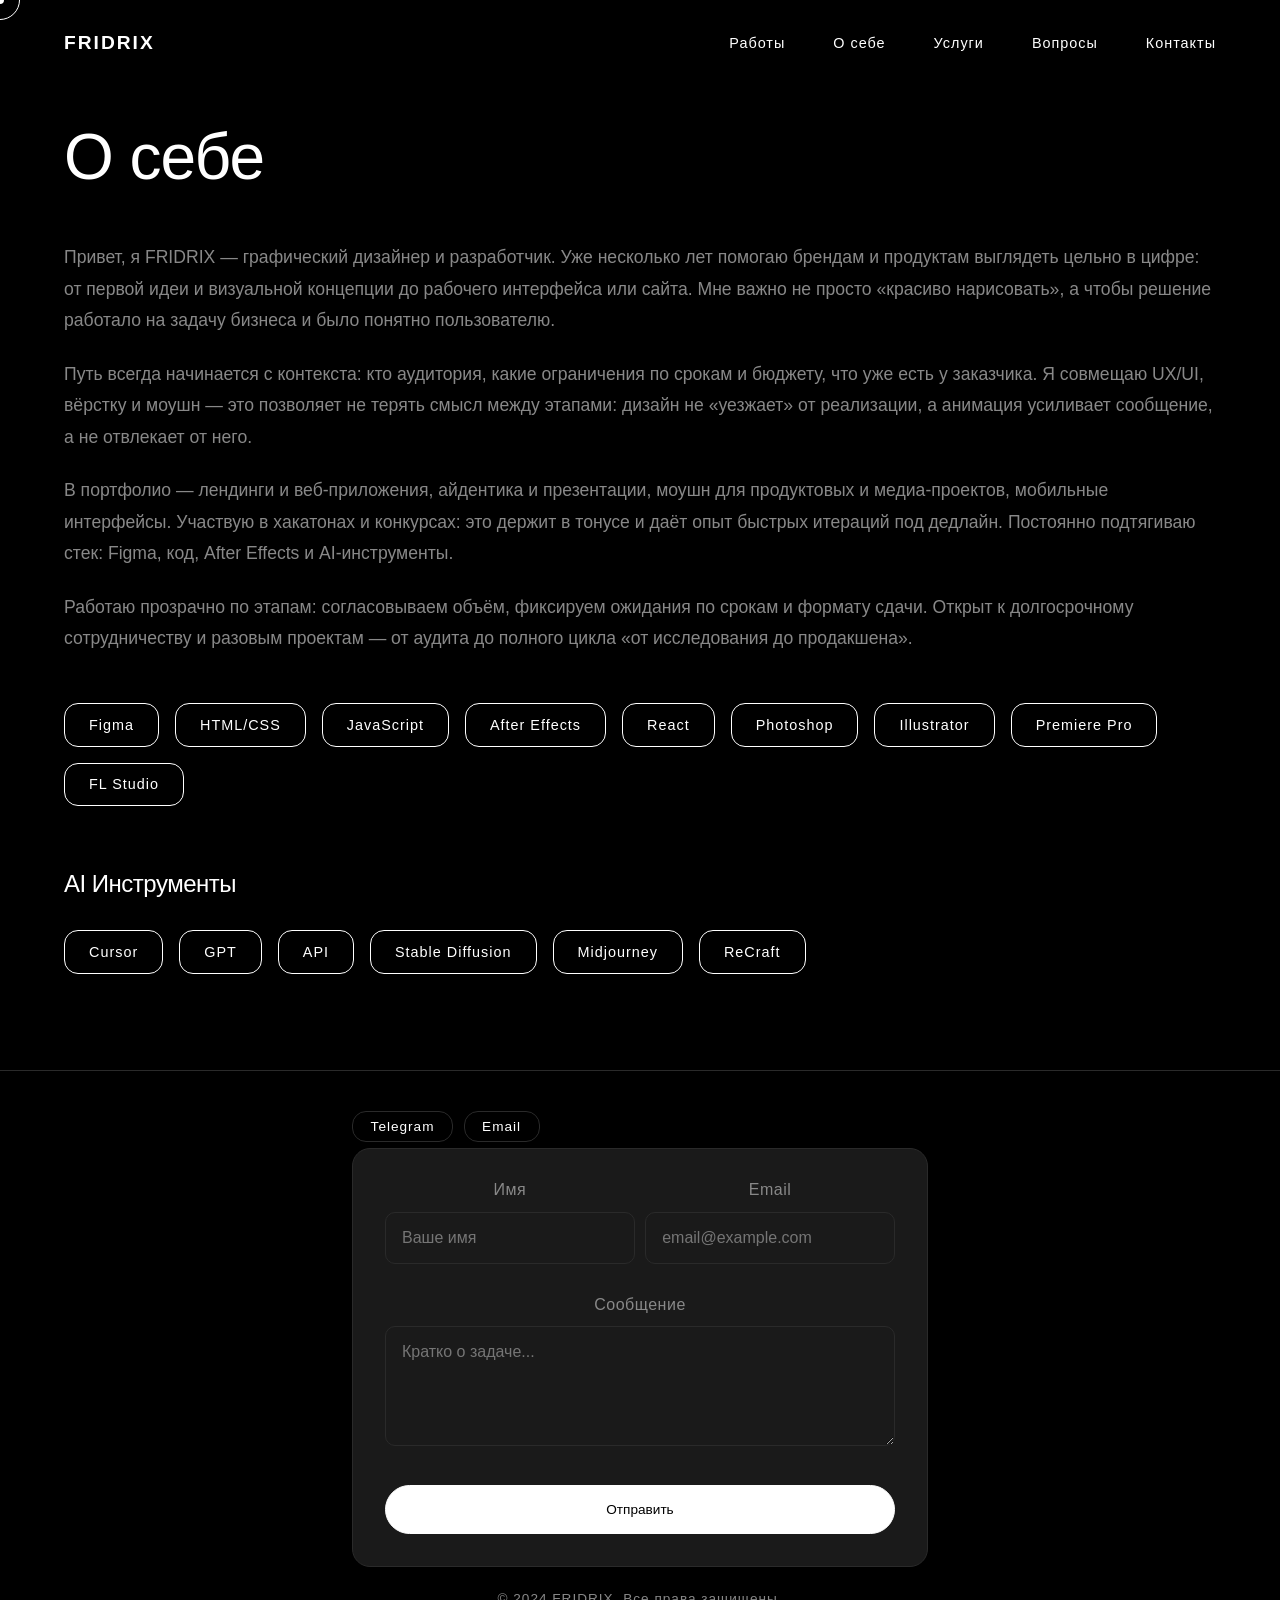
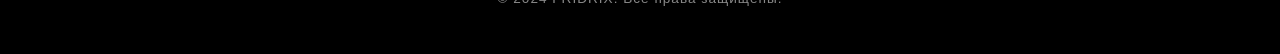
==== commit 8fd360c7: "Подключение формы обратной связи через Web3Forms (fetch API). Made-with: Cursor" ====
--- a/about.html
+++ b/about.html
@@ -115,7 +115,9 @@
                         rel="noopener noreferrer">Telegram</a>
                     <a href="mailto:hello@fridrix.design" class="footer-contact-link">Email</a>
                 </div>
-                <form id="contactForm" class="contact-form contact-form--footer">
+                <form id="contactForm" class="contact-form contact-form--footer"
+                    action="https://api.web3forms.com/submit" method="POST">
+                    <input type="hidden" name="access_key" value="f03f16f8-0c76-461c-93f0-6bd2204c05bf">
                     <div class="footer-form-row">
                         <div class="form-group form-group--footer">
                             <label for="name">Имя</label>
@@ -123,9 +125,9 @@
                                 placeholder="Ваше имя">
                         </div>
                         <div class="form-group form-group--footer">
-                            <label for="contact">Контакт</label>
-                            <input type="text" id="contact" name="contact" class="form-input form-input--footer" required
-                                placeholder="@ или email">
+                            <label for="email">Email</label>
+                            <input type="email" id="email" name="email" class="form-input form-input--footer" required
+                                placeholder="email@example.com">
                         </div>
                     </div>
                     <div class="form-group form-group--footer">
